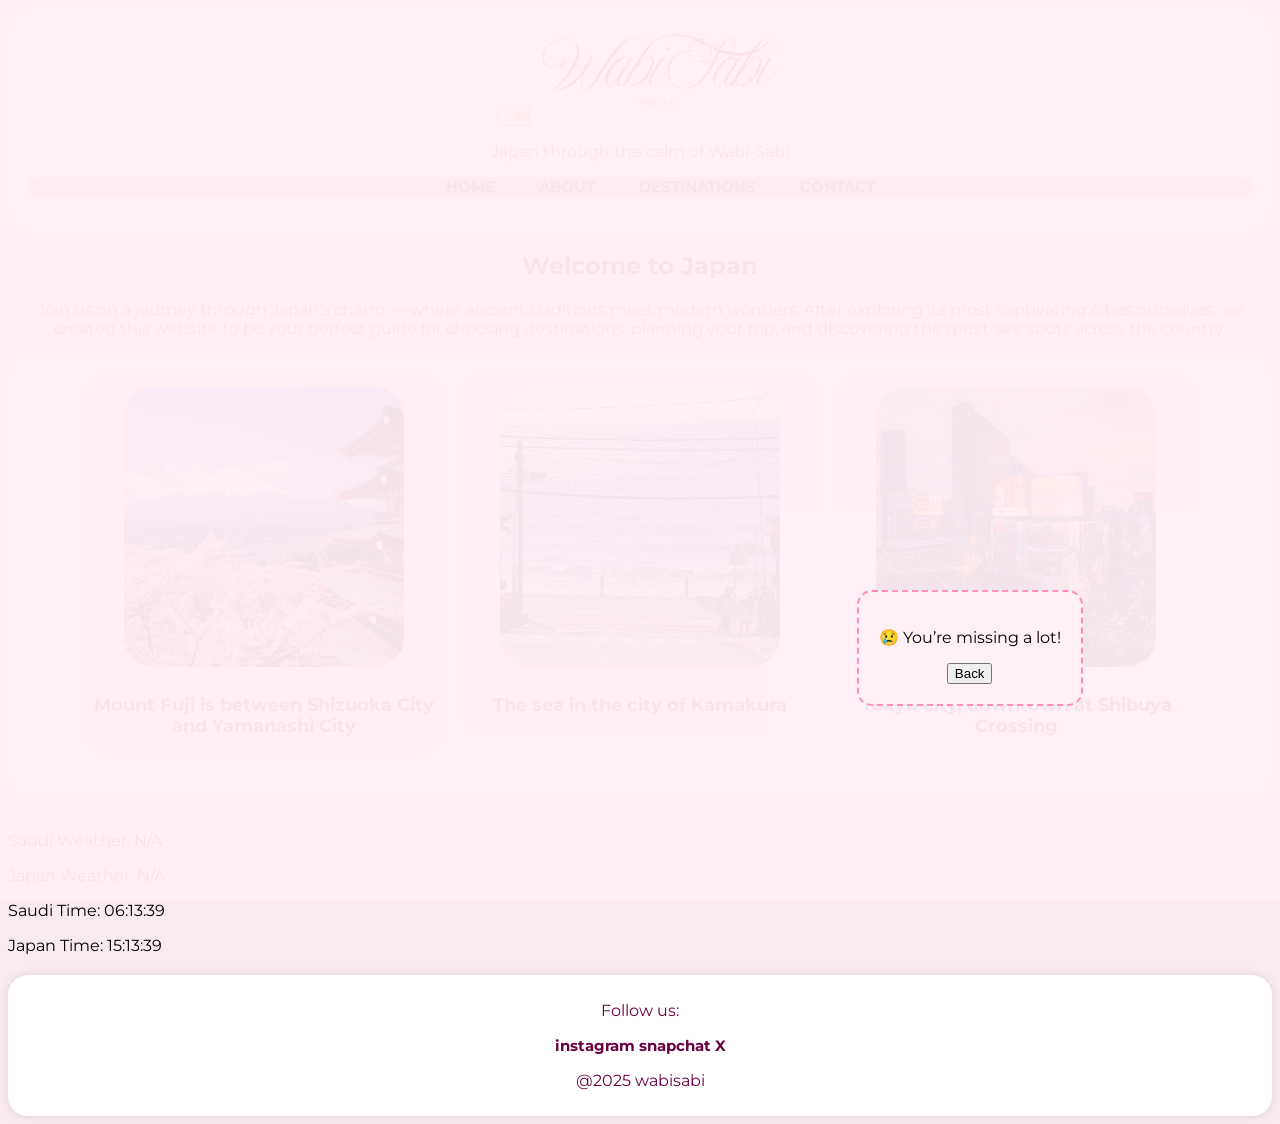
==== projecttec/index.html @ cf80955c "قفلت" ====
<!doctype html>
<head>
<title>the athore planet</title><!الى الكوكب الاخر>
<link rel="stylesheet" href="./style/style.css"/>

<script src="javascript/dom.js" type="text/javascript" defer></script>
<script src="javascript/ajax.js" type="text/javascript" defer></script>
<script src="javascript/main.js" type="text/javascript" defer></script>

<link href="https://fonts.googleapis.com/css2?family=Montserrat:wght@300;400;500;600;700&display=swap" rel="stylesheet">

</head>
<body class="home">
<header id="hed">
<button id="themeToggle">🌙</button>
<img src="./extra/logo.png" id="logo"><!logo>
<p>Japan through the calm of Wabi-Sabi</p>
<nav>
<ul>
<li><a href="./index.html" >HOME</a></li>
<li><a href="./pages/about.html" >ABOUT</a></li>
<li><a href="./pages/destinations.html">DESTINATIONS</a></li>
<li><a href="./pages/contact.html">CONTACT</a></li>
</ul>
</nav>
</header>
<section class="background"><!صورة خلفيه>
<h1>Welcome to Japan</h1>
<p>Join us on a journey through Japan’s charm — where ancient traditions meet modern wonders. After exploring its most captivating cities ourselves, we created this website to be your perfect guide for choosing destinations, planning your trip, and discovering the must-see spots across the country.</p>
</section>
<div class="bigdiv">

<a href="./pages/MountFuji.html" class="link">
<div class="box">
<img src="./extra/CherryBlossomsJapan.jpeg" class="img">
<h3>Mount Fuji is between Shizuoka City and Yamanashi City</h3>
</div>
</a>

<a href="./pages/Kamakura.html" class="link">
<div class="box">
<img src="./extra/japansea.jpeg" class="img">
<h3>The sea in the city of Kamakura</h3>
</div>
</a>

<a href="./pages/Shibuya.html" class="link">
<div class="box">
<img src="./extra/japantokyo.jpg" class="img">
<h3>Tokyo city, downtown at Shibuya Crossing</h3>
</div>
</div>
</a>
<div id="welcomeBox"></div>
<div id="overlay">
  <div id="backBox">
    <p>😢 You’re missing a lot!</p>
    <button id="backBtn">Back</button>
  </div>
</div>
<div class="wcCard">

  <div class="wcLeft">
    <div class="wcIcon">🌤️</div>

    <p class="wcLine">Saudi Weather: <span id="weatherSA">Loading...</span></p>
    <p class="wcLine">Japan Weather: <span id="weatherJP">Loading...</span></p>
  </div>

  <div class="wcRight">
    <div class="clock">
      <span class="hand hour" id="japanHour"></span>
      <span class="hand minute" id="japanMinute"></span>
      <span class="hand second" id="japanSecond"></span>
    </div>

    <p class="wcLine">Saudi Time: <span id="timeSA">--:--:--</span></p>
    <p class="wcLine">Japan Time: <span id="japanTime">--:--:--</span></p>
  </div>

</div>

<button id="toTop">⬆</button>
<footer class="footer">
<p class="background">Follow us:</p>
<a href="#">instagram</a>
<a href="#">snapchat</a>
<a href="#">X</a>
<p class="background"> @2025 wabisabi</p>
</footer>
</body>
</html>
---- projecttec/style/style.css ----
body {
	background-color: #F9E9F1 ;
    font-family: 'Montserrat', sans-serif;
}
li{
	display:inline;
	margin: 0 20px;
	}
Ul{
	background-color:rgb(231,133,170);
	border-radius:25px;
}
a:hover{
	background-color:#ffffff;
	}
a{
	color:#6a0040; text-decoration:none;
	font-weight: bold;
    font-size: 15px;
	}
	
#hed{
    background-color: #ffffff;
    text-align:center;
    padding:20px;
    border-radius:25px;
    box-shadow: 0 0 10px rgba(0, 0, 0, 0.1);
	color:#6a0040;
}
#logo{
width:250px;
}
.background{
	text-align:center;
	color:#6a0040;
}
.bigdiv{
    background-color:#ffffff ;
	border-radius:20px;
	padding:20px;
    display: flex;
    flex-direction: row;
    justify-content: center;
    align-items: flex-start;
    flex-wrap: wrap;
    gap: 20px;          
    box-shadow: 0 0 10px rgba(0, 0, 0, 0.1);
	}

.box {
	float : center;
	max-width: 350px;
	padding-top: 5px;
	border: solid #F9E9F1;
	border-radius:25px;
	background-color:#F9E9F1;
    color:#6a0040;
    margin-bottom: 20px;
	flex: 1 1 250px;
	text-align:center;
	transition :transform 0.4s cubic-bezier(.25,.8,.25,1), 
    	
}

@media(max-width:600px){
	.box{width:90%}
}
@media(max-width:900px){
	.box{width:45%}
}
.img{
    width:80%;
    padding:5px;
    object-fit:cover;
	float : center;
	border-radius:35px;
}
.link:hover{
	transform: translateY(-10px);
}
.footer{
	background-color:#ffffff;
    color:#6a0040;
	border-radius:20px;
    padding:10px;
    margin-top: 20px;
	box-shadow: 0 0 10px rgba(0, 0, 0, 0.1);
	text-align:center;
}
.footer a:hover {
	background-color:rgb(231,133,170,0.3);
}
.divo{
	background-color:#ffffff;
    color:#6a0040;
	border-radius:20px;
    padding:10px;
    margin-top: 20px;
	box-shadow: 0 0 10px rgba(0, 0, 0, 0.1);
	text-align:center;
}
.img2{
    width:30%;
    padding:10px;
    object-fit:cover;
	float : center;
	border-radius:35px;
	box-shadow: 0 0 10px rgba(0, 0, 0, 0.1);
}
.form{
	background-color:#ffffff;
    color:#6a0040;
	border-radius:20px;
    padding:10px;
    margin-top: 20px;
	box-shadow: 0 0 10px rgba(0, 0, 0, 0.1);
	text-align:center;
}

input[type="text"],
input[type="email"],

textarea,
select {
  width: 100%;             
  padding: 10px;            
  margin-top: 5px;
  border: 1px solid #6a0040;    
  border-radius: 8px;       
  box-sizing: border-box;    
  font-size: 20px;
  background-color: #fffafa; 
 
}


input:focus,
textarea:focus,
select:focus {
  border-color: #ffb6c1;    
  box-shadow: 0 0 6px rgba(255, 182, 193, 0.5); 
  outline: none;
}
#footer2{
	background-color:rgb(231,133,170);
    color:#6a0040;
	border-radius:20px;
    padding:10px;
    margin-top: 20px;
	box-shadow: 0 0 10px rgba(0, 0, 0, 0.1);
	text-align:center;
}
.submit-btn{
	
	padding: 10px 18px;
    background: #6a0040;
    color: #ffffff;
    font-size: 16px;
    border-radius: 6px;
    display: flex;
	justify-content: center;
    align-items: center;
    gap: 8px;
    cursor: pointer;
   }
   
.about-lists {
  max-width: 900px;
  margin: 20px auto;
  padding: 18px;
  box-sizing: border-box;
  font-family: Arial, Helvetica, sans-serif;
  color: #222;
}

.about-lists h2 {
  margin: 14px 0 8px;
  font-size: 20px;
  color: #6a0040; 
}

.features {
  list-style: none; 
  padding: 8px;
  margin: 0 0 20px 0;
  display: grid;
  grid-template-columns: repeat(auto-fit, minmax(250px, 1fr));
  gap: 5px;
  background-color:#6a0040;
}

.features li {
  background: #ffffff;
  padding: 10px 12px;
  border-radius: 8px;
  border: 1px solid rgba(11,61,145,0.08);
  box-shadow: 0 1px 0 rgba(0,0,0,0.03);
  font-size: 15px;
}


.features li::before {
  content: "✓";
  display: inline-block;
  width: 22px;
  height: 22px;
  margin-right: 8px;
  text-align: center;
  line-height: 22px;
  background: rgb(231,133,170);
  color: #ffffff;
  border-radius: 50%;
  font-size: 15px;
}


.itinerary {
  margin: 0;
  padding-left: 0;
  counter-reset: step-counter;
  list-style: none;
  display: flex;
  flex-direction: column;
  gap: 8px;
}

.itinerary li {
  position: relative;
  padding: 10px 12px 10px 48px;
  background: #ffffff;
  border: 1px solid #e6e9f0;
  border-radius: 8px;
  font-size: 0.98rem;
}


.itinerary li::before {
  counter-increment: step-counter;
  content: counter(step-counter);
  position: absolute;
  left: 12px;
  top: 50%;
  transform: translateY(-50%);
  width: 30px;
  height: 30px;
  border-radius: 50%;
  background:rgb(231,133,170);
  color: #ffffff;
  display: inline-flex;
  align-items: center;
  justify-content: center;
  font-weight: 600;
}


@media (max-width: 520px) {
  .features {
    grid-template-columns: 1fr;
  }
  .about-lists h2 { font-size: 1rem; }
  .features li, .itinerary li { font-size: 0.95rem; padding: 10px; }
}

.capp{
	font-size:20px;
	font-weight:bold;
	padding:10px;
	color:#6a0040;
}
table,th,td{
	text-align:center;
	background-color:#ffffff;
    border:solid #6a0040 ;
	border-collapse: collapse;
	color:#6a0040;
}
th{
	background-color:#6a0040;
	color:#ffffff;
}
.city{
	padding:10px;
	
}

body[data-theme="dark"] {
  background-color: #3b0a2a !important;
  color: #ffffff !important;
}

body[data-theme="dark"] header,
body[data-theme="dark"] footer,
body[data-theme="dark"] .column,
body[data-theme="dark"] form {
  background-color: #5c1a3c !important;
}

body[data-theme="dark"] button {
  background-color: #ff8ebf !important;
  color: #ffffff !important;
}
#overlay {
  display: none;
  position: fixed;
  inset: 0;
  background-color: rgba(255, 240, 246, 0.95);
  z-index: 9999;
}

#backBox {
  position: absolute;
  padding: 20px;
  background-color: #fff0f6;
  border: 2px dashed #ff8ebf;
  border-radius: 15px;
  text-align: center;
}
body[data-theme="dark"] {
  background-color: #1a0010 !important;
  color: #ffe6f1 !important;
}

body[data-theme="dark"] a {
  color: #ffd0e4 !important;
}
body[data-theme="dark"] a:hover {
  background-color: rgba(255, 255, 255, 0.12) !important;
}


body[data-theme="dark"] ul,
body[data-theme="dark"] Ul {
  background-color: #3b0a2a !important;
}
body[data-theme="dark"] #hed,
body[data-theme="dark"] .bigdiv,
body[data-theme="dark"] #footer,
body[data-theme="dark"] .divo,
body[data-theme="dark"] .form {
  background-color: #2b001a !important;
  color: #ffe6f1 !important;
  box-shadow: none !important;
}

body[data-theme="dark"] .background,
body[data-theme="dark"] .capp {
  color: #ffe6f1 !important;
}

body[data-theme="dark"] .box {
  background-color: #3b0a2a !important;
  border-color: rgba(255, 142, 191, 0.45) !important;
  color: #ffe6f1 !important;
}

body[data-theme="dark"] input[type="text"],
body[data-theme="dark"] input[type="email"],
body[data-theme="dark"] textarea,
body[data-theme="dark"] select {
  background-color: #1f0013 !important;
  color: #ffffff !important;
  border-color: rgba(255, 142, 191, 0.6) !important;
}

body[data-theme="dark"] input:focus,
body[data-theme="dark"] textarea:focus,
body[data-theme="dark"] select:focus {
  border-color: #ff8ebf !important;
  box-shadow: 0 0 8px rgba(255, 142, 191, 0.45) !important;
}
body[data-theme="dark"] .submit-btn,
body[data-theme="dark"] button,
body[data-theme="dark"] input[type="submit"] {
  background-color: #ff8ebf !important;
  color: #1a0010 !important;
}

body[data-theme="dark"] #footer2 {
  background-color: #3b0a2a !important;
  color: #ffe6f1 !important;
}

body[data-theme="dark"] table,
body[data-theme="dark"] th,
body[data-theme="dark"] td {
  background-color: #2b001a !important;
  color: #ffe6f1 !important;
  border-color: rgba(255, 142, 191, 0.55) !important;
}

body[data-theme="dark"] th {
  background-color: #ff8ebf !important;
  color: #1a0010 !important;
}

body[data-theme="dark"] img {
  filter: brightness(0.85) contrast(1.05);
}
#toTop {
  position: fixed;
  bottom: 20px;
  right: 20px;

#gallery {
  display: grid;
  grid-template-columns: repeat(auto-fill, minmax(300px, 1fr));
  gap: 20px;
  padding: 20px;
}


.card {
  background-color: #fff;
  border-radius: 10px;
  box-shadow: 0 4px 8px rgba(0,0,0,0.1);
  overflow: hidden;
  text-align: center;
  transition: transform 0.3s ease;
}

.card:hover {
  transform: scale(1.03);
}

.card img {
  width: 100%;
  height: 200px;
  object-fit: cover;
  display: block;
}

.card h3 {
  margin: 10px 0 5px;
  font-size: 18px;
  color: #333;
}

.card p {
  margin: 5px 10px 15px;
  font-size: 14px;
  color: #666;
  padding: 10px 14px;
  border-radius: 50%;
  border: none;

  background-color: #6a0040;
  color: white;
  font-size: 18px;

  cursor: pointer;
  display: none;
}

#toTop:hover {
  background-color: #ff8ebf;
}

body[data-theme="dark"] #toTop {
  background-color: #ff8ebf;
  color: #1a0010;
}
#formMsg {
  margin-top: 10px;
  font-weight: bold;
  color: #6a0040;
}

body[data-theme="dark"] #formMsg {
  color: #ffd0e4;
}
/* الخلفية مثل اللي بالصورة */
.wcCard{
  max-width: 900px;
  margin: 30px auto;
  padding: 28px 24px;
  border-radius: 25px;
  background: rgb(231,133,170);
  display: flex;
  justify-content: space-between;
  align-items: center;
  gap: 30px;
}

/* عمودين */
.wcLeft, .wcRight{
  flex: 1;
  text-align: center;
}

.wcIcon{
  font-size: 48px;
  margin-bottom: 10px;
}

.wcLine{
  margin: 14px 0 0;
  font-size: 24px;
}

/* clock */
.wcRight .clock{
  width: 120px;
  height: 120px;
  margin: 0 auto 10px;
  border-radius: 50%;
  border: 4px solid rgba(255,255,255,0.85);
  position: relative;
  background: transparent;
}

.wcRight .clock::after{
  content:"";
  width: 10px;
  height: 10px;
  background: #1b0010;
  border-radius: 50%;
  position: absolute;
  top: 50%;
  left: 50%;
  transform: translate(-50%, -50%);
}

.wcRight .hand{
  position: absolute;
  left: 50%;
  bottom: 50%;
  transform-origin: bottom center;
  transform: translateX(-50%) rotate(0deg);
  border-radius: 10px;
}

.wcRight .hand.hour{ width: 6px; height: 38px; background: #1b0010; }
.wcRight .hand.minute{ width: 4px; height: 52px; background: #1b0010; opacity: .9; }
.wcRight .hand.second{ width: 2px; height: 56px; background: #ffffff; }

/* موبايل: يصير فوق وتحت */
@media (max-width: 700px){
  .wcCard{
    flex-direction: column;
    text-align: center;
  }
}

/* Animation */
.fade-in{
  opacity: 0;
  transform: translateY(20px);
  animation: fadeIn 0.8s ease forwards;
}
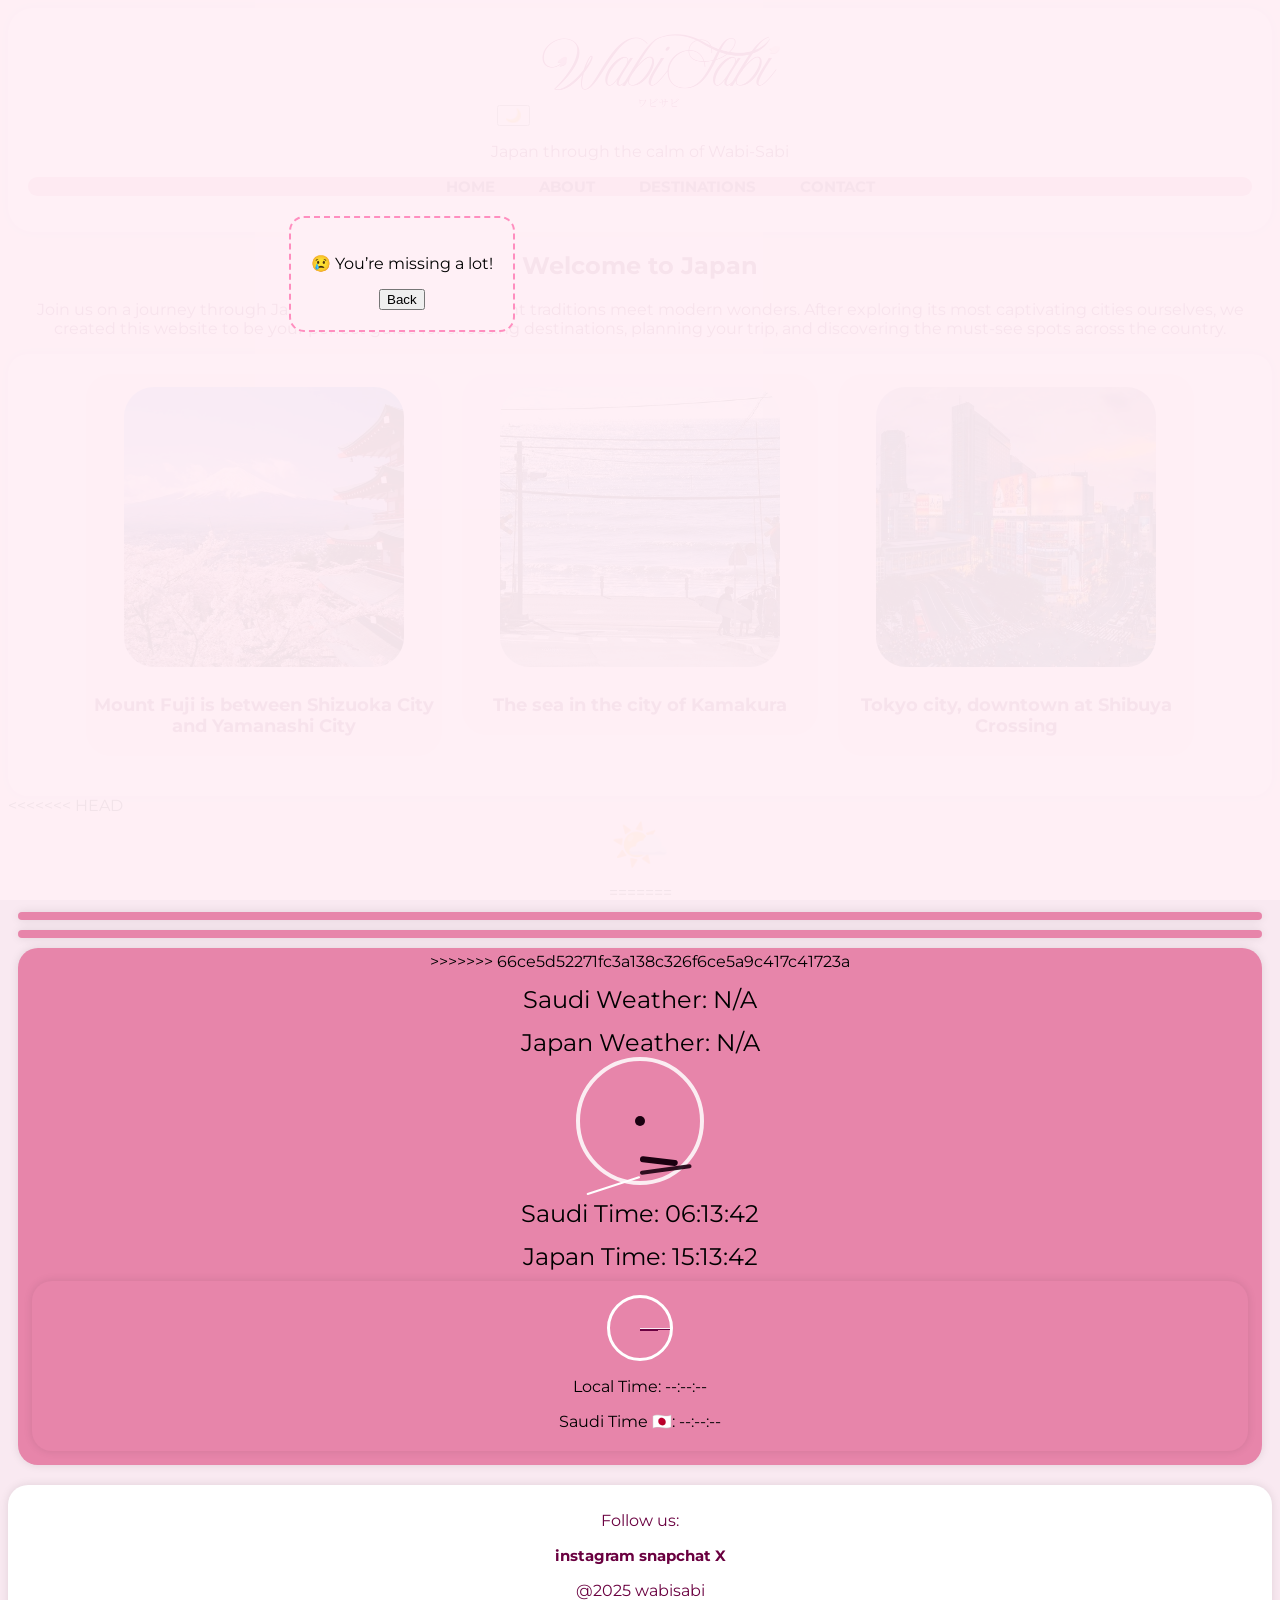
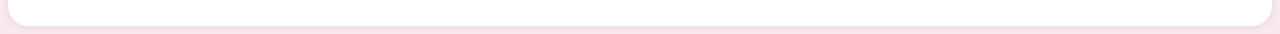
==== commit 0516b6c4: "x" ====
--- a/projecttec/index.html
+++ b/projecttec/index.html
@@ -60,8 +60,16 @@
 </div>
 <div class="wcCard">
 
+<<<<<<< HEAD
   <div class="wcLeft">
     <div class="wcIcon">🌤️</div>
+=======
+<div id="weatherBox"> </div>
+<div id="weatherBox"> </div>
+
+<div class="clockBox">
+    <div class="japan-clock">
+>>>>>>> 66ce5d52271fc3a138c326f6ce5a9c417c41723a
 
     <p class="wcLine">Saudi Weather: <span id="weatherSA">Loading...</span></p>
     <p class="wcLine">Japan Weather: <span id="weatherJP">Loading...</span></p>
@@ -78,6 +86,20 @@
     <p class="wcLine">Japan Time: <span id="japanTime">--:--:--</span></p>
   </div>
 
+<div class="clockBox">
+    <div class="japan-clock">
+
+      <div class="clock">
+        <span class="hand hour" id="japanHour"></span>
+        <span class="hand minute" id="japanMinute"></span>
+        <span class="hand second" id="japanSecond"></span>
+      </div>
+  
+    </div>
+  <p>Local Time: <span id="localTime">--:--:--</span></p>
+  <p>Saudi Time 🇯🇵: <span id="japanTime">--:--:--</span></p>
+</div>
+
 </div>
 
 <button id="toTop">⬆</button>
--- a/projecttec/style/style.css
+++ b/projecttec/style/style.css
@@ -90,6 +90,66 @@
 .footer a:hover {
 	background-color:rgb(231,133,170,0.3);
 }
+<<<<<<< HEAD
+=======
+#WCdiv{
+	background-color:#ffffff;
+	box-shadow: 0 0 10px rgba(0, 0, 0, 0.1);
+	text-align:center;
+	border-radius:20px;
+	margin-top:20px;
+	display: grid;
+    grid-template-columns: repeat(auto-fit, minmax(200px, 1fr));
+	gap: 5px;
+	color:#6a0040;
+}
+#weatherBox{
+	background-color:rgb(231,133,170);
+	padding:4px;
+	margin:10px;
+	box-shadow: 0 0 10px rgba(0, 0, 0, 0.1);
+	text-align:center;
+	border-radius:20px;
+}
+.clockBox {
+	background-color:rgb(231,133,170);
+	padding:4px;
+	margin:10px;
+	box-shadow: 0 0 10px rgba(0, 0, 0, 0.1);
+	text-align:center;
+	border-radius:20px;
+}
+.clock {
+  width: 60px;
+  height: 60px;
+  border: 3px solid #ffffff;
+  border-radius: 50%;
+  position: relative;
+  margin: 10px auto;
+}
+
+.hand {
+  position: absolute;
+  width: 50%;
+  height: 2px;
+  background: #6a0040;
+  top: 50%;
+  left: 50%;
+  transform-origin: left;
+  transform: rotate(0deg);
+}
+
+.hour {
+  width: 30%;
+  height: 3px;
+}
+
+.second {
+  background: #F9E9F1;
+  height: 1px;
+}
+
+>>>>>>> 66ce5d52271fc3a138c326f6ce5a9c417c41723a
 .divo{
 	background-color:#ffffff;
     color:#6a0040;
@@ -400,7 +460,7 @@
   position: fixed;
   bottom: 20px;
   right: 20px;
-
+}
 #gallery {
   display: grid;
   grid-template-columns: repeat(auto-fill, minmax(300px, 1fr));
@@ -468,6 +528,7 @@
 body[data-theme="dark"] #formMsg {
   color: #ffd0e4;
 }
+<<<<<<< HEAD
 /* الخلفية مثل اللي بالصورة */
 .wcCard{
   max-width: 900px;
@@ -547,3 +608,7 @@
   transform: translateY(20px);
   animation: fadeIn 0.8s ease forwards;
 }
+=======
+
+
+>>>>>>> 66ce5d52271fc3a138c326f6ce5a9c417c41723a
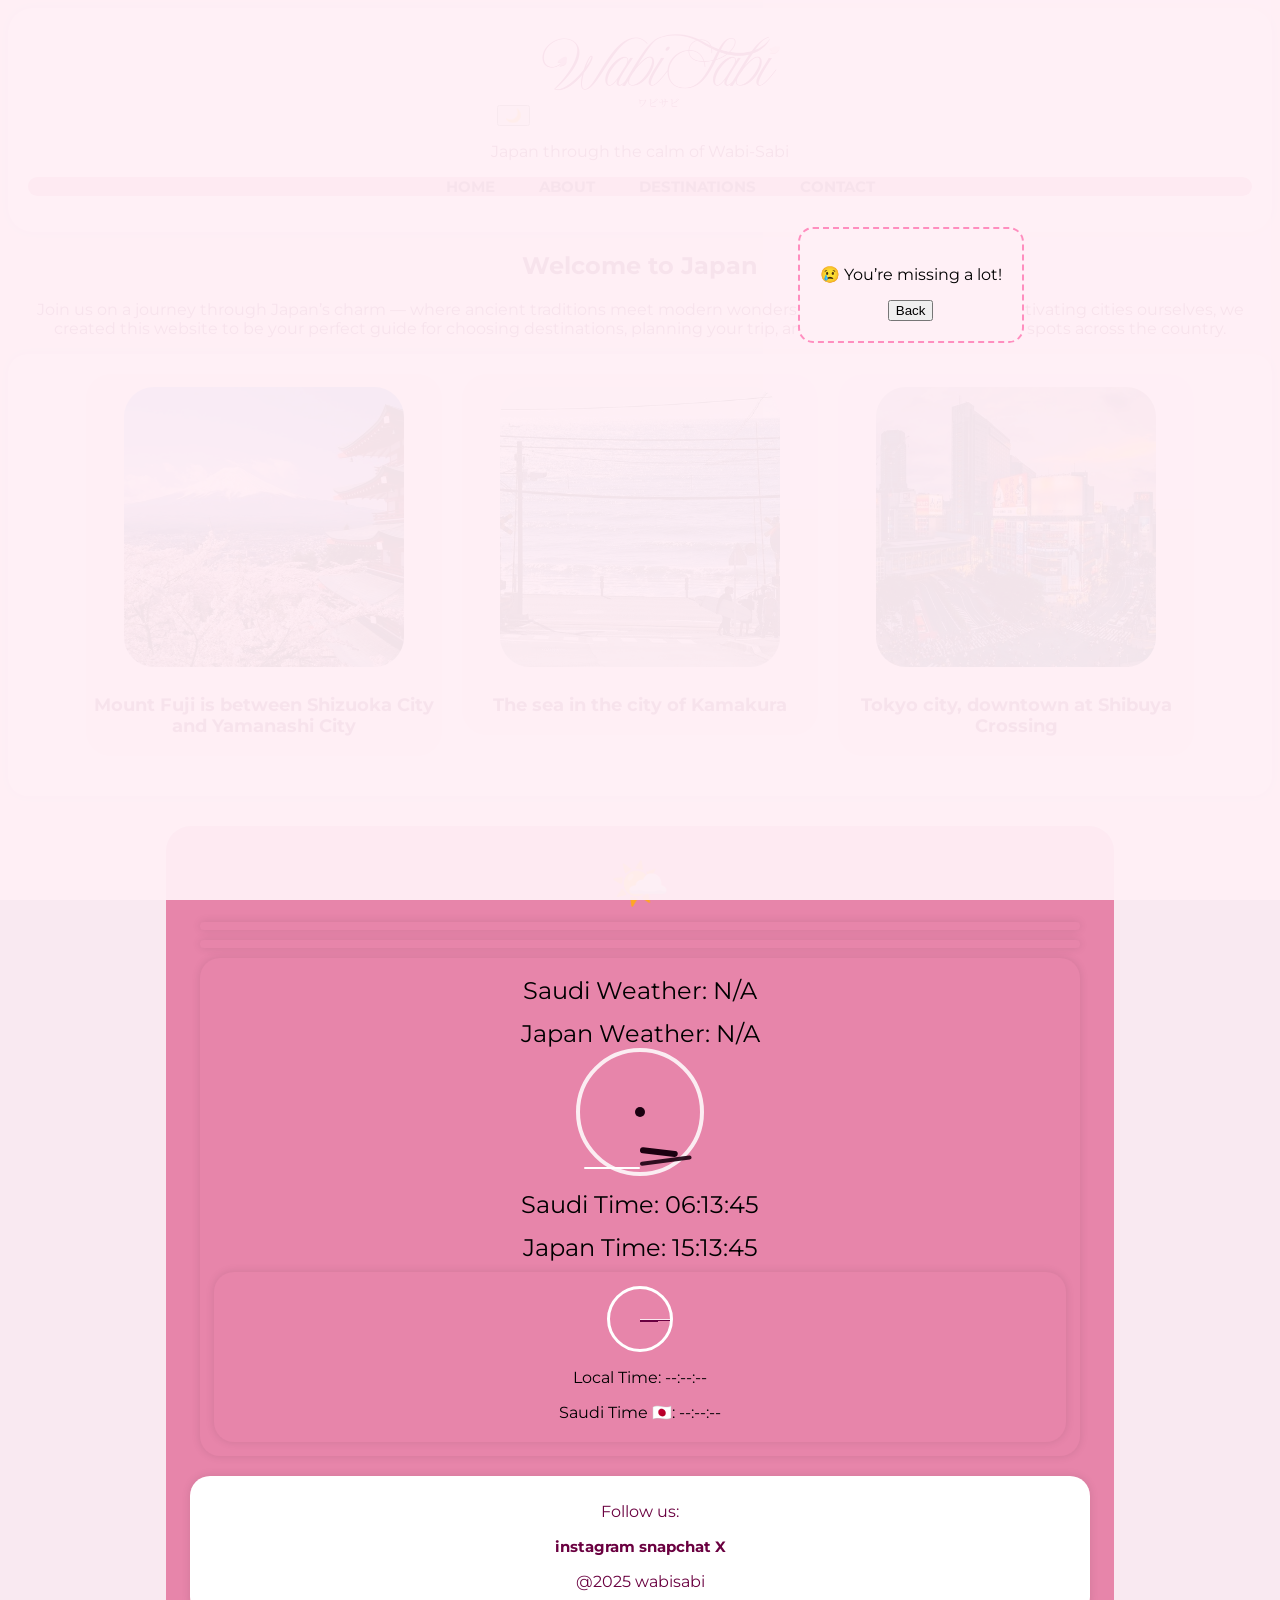
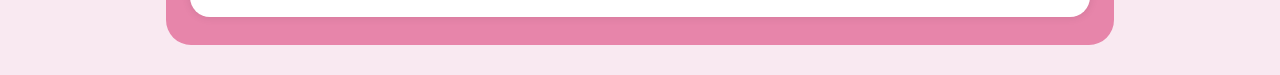
==== commit 3818ef66: "بدون شرح" ====
--- a/projecttec/index.html
+++ b/projecttec/index.html
@@ -60,16 +60,13 @@
 </div>
 <div class="wcCard">
 
-<<<<<<< HEAD
   <div class="wcLeft">
     <div class="wcIcon">🌤️</div>
-=======
 <div id="weatherBox"> </div>
 <div id="weatherBox"> </div>
 
 <div class="clockBox">
     <div class="japan-clock">
->>>>>>> 66ce5d52271fc3a138c326f6ce5a9c417c41723a
 
     <p class="wcLine">Saudi Weather: <span id="weatherSA">Loading...</span></p>
     <p class="wcLine">Japan Weather: <span id="weatherJP">Loading...</span></p>
--- a/projecttec/style/style.css
+++ b/projecttec/style/style.css
@@ -528,8 +528,6 @@
 body[data-theme="dark"] #formMsg {
   color: #ffd0e4;
 }
-<<<<<<< HEAD
-/* الخلفية مثل اللي بالصورة */
 .wcCard{
   max-width: 900px;
   margin: 30px auto;
@@ -542,7 +540,6 @@
   gap: 30px;
 }
 
-/* عمودين */
 .wcLeft, .wcRight{
   flex: 1;
   text-align: center;
@@ -558,7 +555,6 @@
   font-size: 24px;
 }
 
-/* clock */
 .wcRight .clock{
   width: 120px;
   height: 120px;
@@ -594,7 +590,6 @@
 .wcRight .hand.minute{ width: 4px; height: 52px; background: #1b0010; opacity: .9; }
 .wcRight .hand.second{ width: 2px; height: 56px; background: #ffffff; }
 
-/* موبايل: يصير فوق وتحت */
 @media (max-width: 700px){
   .wcCard{
     flex-direction: column;
@@ -602,13 +597,3 @@
   }
 }
 
-/* Animation */
-.fade-in{
-  opacity: 0;
-  transform: translateY(20px);
-  animation: fadeIn 0.8s ease forwards;
-}
-=======
-
-
->>>>>>> 66ce5d52271fc3a138c326f6ce5a9c417c41723a
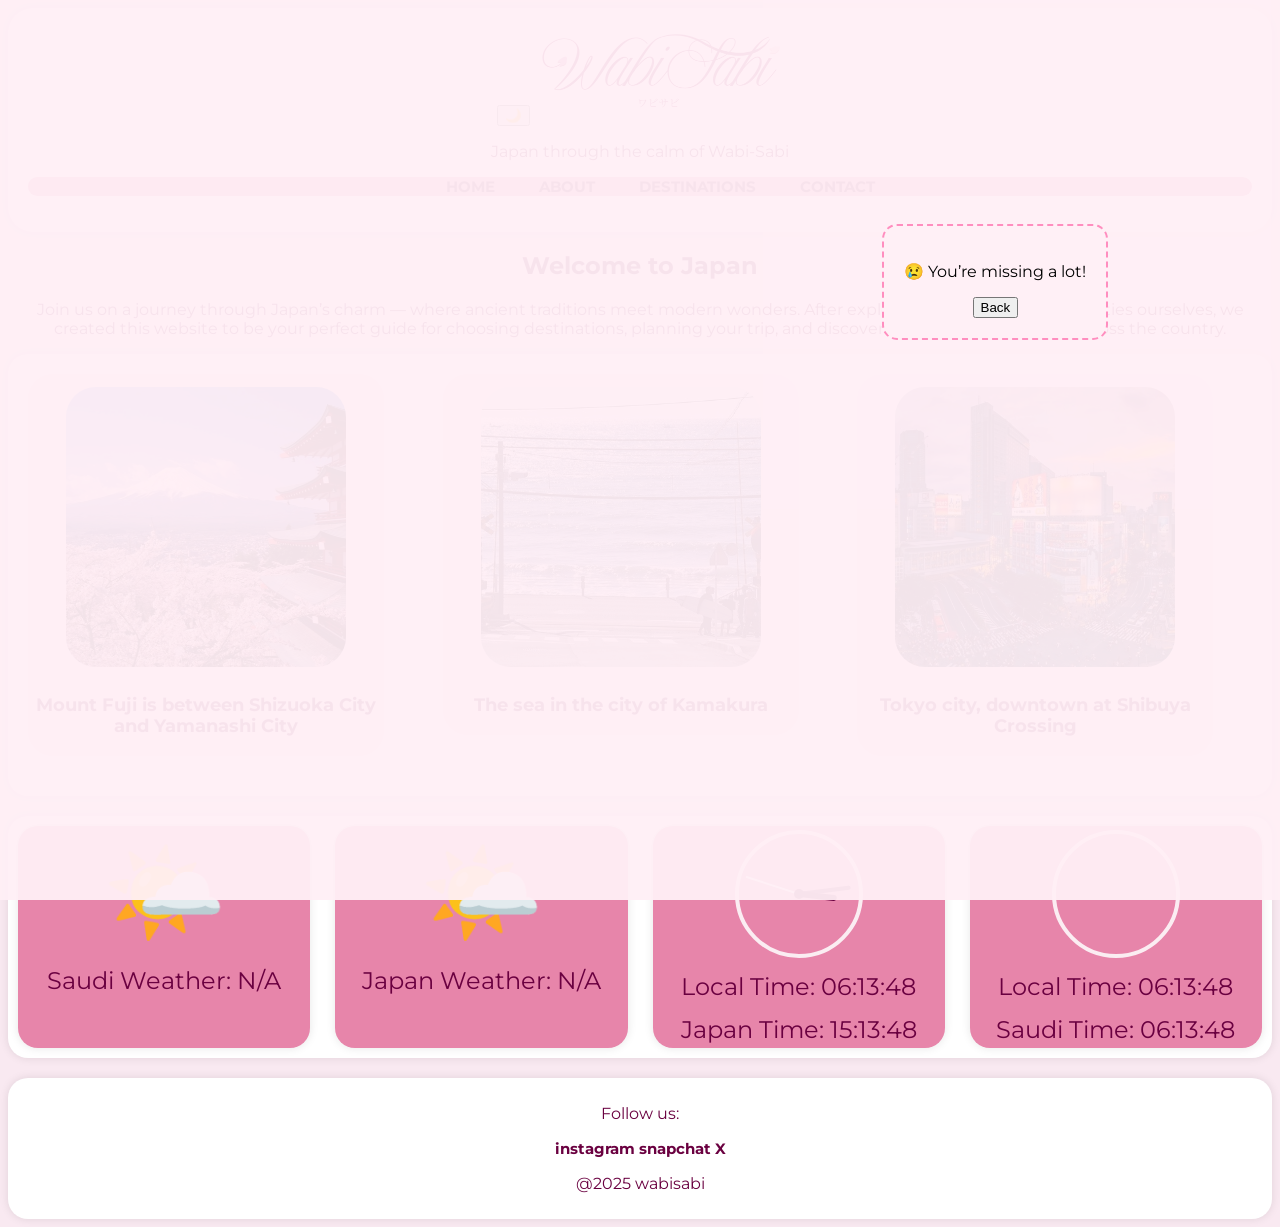
==== commit 7370b094: "reee" ====
--- a/projecttec/index.html
+++ b/projecttec/index.html
@@ -59,46 +59,45 @@
   </div>
 </div>
 <div class="wcCard">
-
-  <div class="wcLeft">
-    <div class="wcIcon">🌤️</div>
-<div id="weatherBox"> </div>
-<div id="weatherBox"> </div>
-
-<div class="clockBox">
+  <div class="clockBox">
+    <div class="wcLeft">
+        <div class="wcIcon">🌤️</div>
+		<p class="wcLine">Saudi Weather: <span id="weatherSA">Loading...</span></p>
+	</div>
+  </div>
+  
+  <div class="clockBox">
     <div class="japan-clock">
-
-    <p class="wcLine">Saudi Weather: <span id="weatherSA">Loading...</span></p>
-    <p class="wcLine">Japan Weather: <span id="weatherJP">Loading...</span></p>
+        <div class="wcIcon">🌤️</div>
+        <p class="wcLine">Japan Weather: <span id="weatherJP">Loading...</span></p>
+     </div>
   </div>
 
-  <div class="wcRight">
-    <div class="clock">
-      <span class="hand hour" id="japanHour"></span>
-      <span class="hand minute" id="japanMinute"></span>
-      <span class="hand second" id="japanSecond"></span>
-    </div>
-
-    <p class="wcLine">Saudi Time: <span id="timeSA">--:--:--</span></p>
-    <p class="wcLine">Japan Time: <span id="japanTime">--:--:--</span></p>
+  <div class="clockBox">
+      <div class="wcRight">
+          <div class="clock">
+             <span class="hand hour" id="japanHour"></span>
+             <span class="hand minute" id="japanMinute"></span>
+             <span class="hand second" id="japanSecond"></span>
+           </div>
+         <p class="wcLine">Local Time: <span id="localTime">--:--:--</span></p>
+         <p class="wcLine">Japan Time: <span id="japanTime">--:--:--</span></p>
+      </div>
   </div>
-
-<div class="clockBox">
-    <div class="japan-clock">
-
-      <div class="clock">
-        <span class="hand hour" id="japanHour"></span>
-        <span class="hand minute" id="japanMinute"></span>
-        <span class="hand second" id="japanSecond"></span>
-      </div>
   
-    </div>
-  <p>Local Time: <span id="localTime">--:--:--</span></p>
-  <p>Saudi Time 🇯🇵: <span id="japanTime">--:--:--</span></p>
-</div>
+   <div class="clockBox">
+        <div class="japan-clock">
+            <div class="clock">
+             <span class="hand hour" id="japanHour"></span>
+             <span class="hand minute" id="japanMinute"></span>
+             <span class="hand second" id="japanSecond"></span>
+           </div>
+        </div>
+      <p class="wcLine">Local Time: <span id="localTime1">--:--:--</span></p>
+      <p class="wcLine">Saudi Time: <span id="timeSA">--:--:--</span></p>
+   </div>
 
 </div>
-
 <button id="toTop">⬆</button>
 <footer class="footer">
 <p class="background">Follow us:</p>
--- a/projecttec/style/style.css
+++ b/projecttec/style/style.css
@@ -38,7 +38,8 @@
     background-color:#ffffff ;
 	border-radius:20px;
 	padding:20px;
-    display: flex;
+    display: grid;
+    grid-template-columns: repeat(auto-fill, minmax(350px, 1fr));
     flex-direction: row;
     justify-content: center;
     align-items: flex-start;
@@ -90,66 +91,8 @@
 .footer a:hover {
 	background-color:rgb(231,133,170,0.3);
 }
-<<<<<<< HEAD
-=======
-#WCdiv{
-	background-color:#ffffff;
-	box-shadow: 0 0 10px rgba(0, 0, 0, 0.1);
-	text-align:center;
-	border-radius:20px;
-	margin-top:20px;
-	display: grid;
-    grid-template-columns: repeat(auto-fit, minmax(200px, 1fr));
-	gap: 5px;
-	color:#6a0040;
-}
-#weatherBox{
-	background-color:rgb(231,133,170);
-	padding:4px;
-	margin:10px;
-	box-shadow: 0 0 10px rgba(0, 0, 0, 0.1);
-	text-align:center;
-	border-radius:20px;
-}
-.clockBox {
-	background-color:rgb(231,133,170);
-	padding:4px;
-	margin:10px;
-	box-shadow: 0 0 10px rgba(0, 0, 0, 0.1);
-	text-align:center;
-	border-radius:20px;
-}
-.clock {
-  width: 60px;
-  height: 60px;
-  border: 3px solid #ffffff;
-  border-radius: 50%;
-  position: relative;
-  margin: 10px auto;
-}
-
-.hand {
-  position: absolute;
-  width: 50%;
-  height: 2px;
-  background: #6a0040;
-  top: 50%;
-  left: 50%;
-  transform-origin: left;
-  transform: rotate(0deg);
-}
-
-.hour {
-  width: 30%;
-  height: 3px;
-}
-
-.second {
-  background: #F9E9F1;
-  height: 1px;
-}
-
->>>>>>> 66ce5d52271fc3a138c326f6ce5a9c417c41723a
+
+
 .divo{
 	background-color:#ffffff;
     color:#6a0040;
@@ -528,8 +471,18 @@
 body[data-theme="dark"] #formMsg {
   color: #ffd0e4;
 }
-.wcCard{
-  max-width: 900px;
+
+.wcCard{ 
+    background-color:#ffffff;
+	box-shadow: 0 0 10px rgba(0, 0, 0, 0.1);
+	text-align:center;
+	border-radius:20px;
+	margin-top:20px;
+	display: grid;
+    grid-template-columns: repeat(auto-fit, minmax(200px, 1fr));
+	gap: 5px;
+	color:#6a0040;
+  /*max-width: 900px;
   margin: 30px auto;
   padding: 28px 24px;
   border-radius: 25px;
@@ -537,7 +490,15 @@
   display: flex;
   justify-content: space-between;
   align-items: center;
-  gap: 30px;
+  gap: 30px;*/
+}
+.clockBox {
+	background-color:rgb(231,133,170);
+	padding:4px;
+	margin:10px;
+	box-shadow: 0 0 10px rgba(0, 0, 0, 0.1);
+	text-align:center;
+	border-radius:20px;
 }
 
 .wcLeft, .wcRight{
@@ -546,7 +507,7 @@
 }
 
 .wcIcon{
-  font-size: 48px;
+  font-size: 100px;
   margin-bottom: 10px;
 }
 
@@ -555,7 +516,7 @@
   font-size: 24px;
 }
 
-.wcRight .clock{
+.clock{
   width: 120px;
   height: 120px;
   margin: 0 auto 10px;
@@ -569,7 +530,7 @@
   content:"";
   width: 10px;
   height: 10px;
-  background: #1b0010;
+  background: #6a0040;
   border-radius: 50%;
   position: absolute;
   top: 50%;
@@ -586,8 +547,8 @@
   border-radius: 10px;
 }
 
-.wcRight .hand.hour{ width: 6px; height: 38px; background: #1b0010; }
-.wcRight .hand.minute{ width: 4px; height: 52px; background: #1b0010; opacity: .9; }
+.wcRight .hand.hour{ width: 6px; height: 38px; background: #6a0040; }
+.wcRight .hand.minute{ width: 4px; height: 52px; background: #6a0040; opacity: .9; }
 .wcRight .hand.second{ width: 2px; height: 56px; background: #ffffff; }
 
 @media (max-width: 700px){
@@ -597,3 +558,34 @@
   }
 }
 
+
+ /*.clock {
+  width: 60px;
+  height: 60px;
+  border: 3px solid #ffffff;
+  border-radius: 50%;
+  position: relative;
+  margin: 10px auto;
+}
+
+.hand {
+  position: absolute;
+  width: 50%;
+  height: 2px;
+  background: #6a0040;
+  top: 50%;
+  left: 50%;
+  transform-origin: left;
+  transform: rotate(0deg);
+}
+
+.hour {
+  width: 30%;
+  height: 3px;
+}
+
+.second {
+  background: #F9E9F1;
+  height: 1px;
+}*/
+
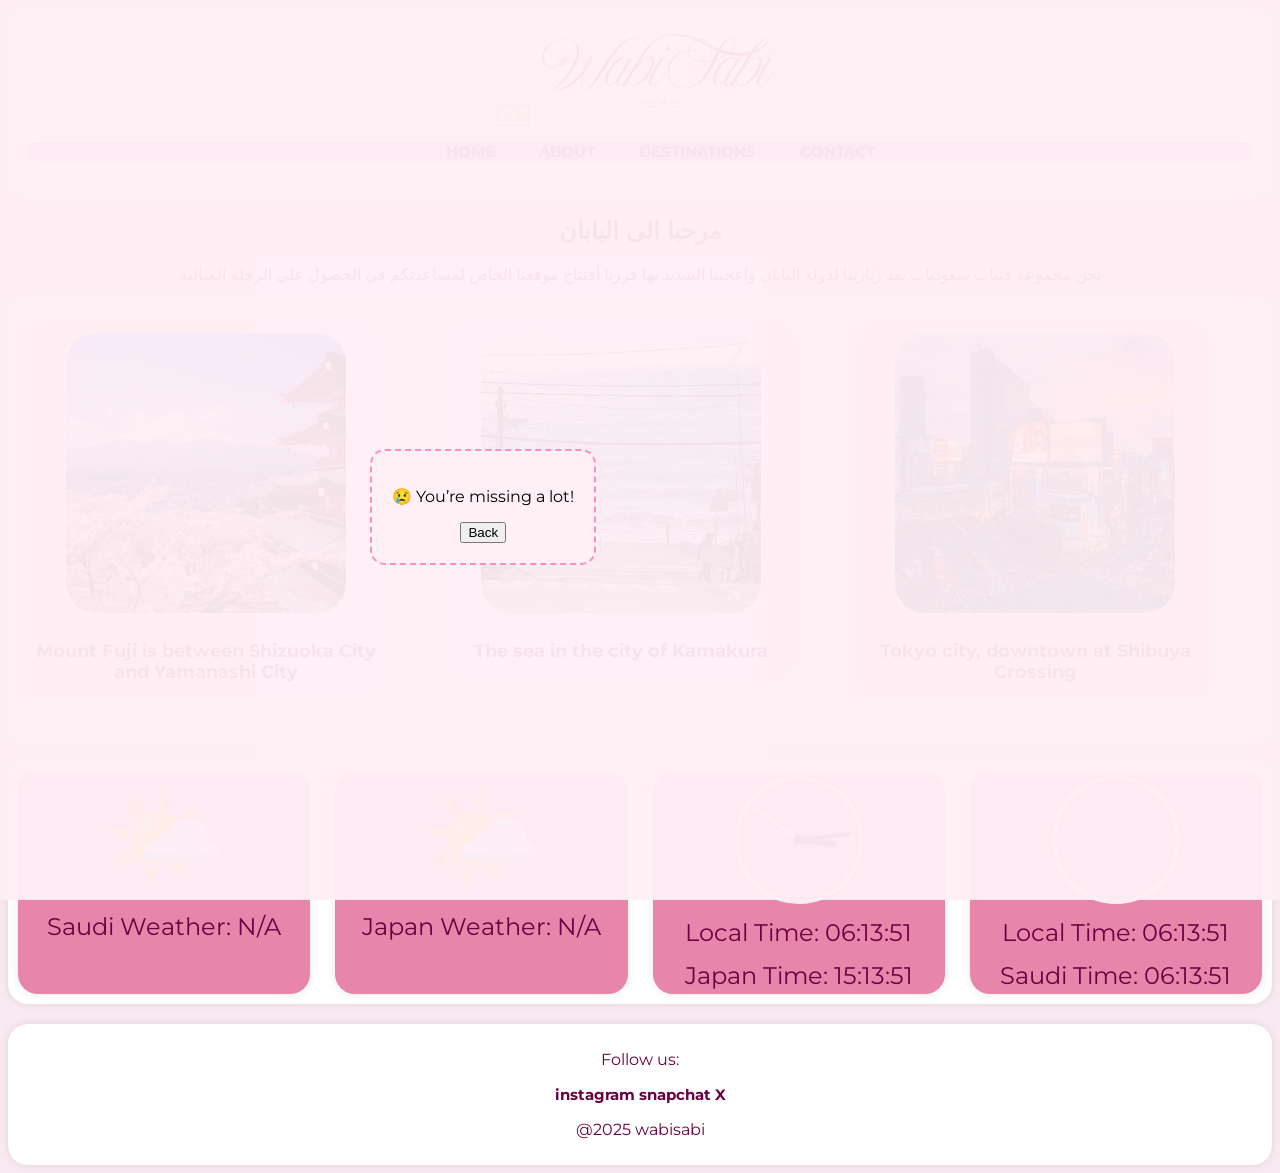
==== commit 9262a45b: "Merge branch 'main' of https://github.com/miishooo/project" ====
--- a/projecttec/index.html
+++ b/projecttec/index.html
@@ -14,7 +14,6 @@
 <header id="hed">
 <button id="themeToggle">🌙</button>
 <img src="./extra/logo.png" id="logo"><!logo>
-<p>Japan through the calm of Wabi-Sabi</p>
 <nav>
 <ul>
 <li><a href="./index.html" >HOME</a></li>
@@ -25,8 +24,9 @@
 </nav>
 </header>
 <section class="background"><!صورة خلفيه>
-<h1>Welcome to Japan</h1>
-<p>Join us on a journey through Japan’s charm — where ancient traditions meet modern wonders. After exploring its most captivating cities ourselves, we created this website to be your perfect guide for choosing destinations, planning your trip, and discovering the must-see spots across the country.</p>
+<h1>مرحبا الى اليابان</h1>
+<p>نحن مجموعة فتيات سعوديات بعد زيارتنا لدولة اليابان واعجبنا 
+الشديد بها قررنا أفتتاح موقعنا الخاص لمساعدتكم في الحصول على الرحلة المثالية </p>
 </section>
 <div class="bigdiv">
 
@@ -100,11 +100,11 @@
 </div>
 <button id="toTop">⬆</button>
 <footer class="footer">
-<p class="background">Follow us:</p>
+<p>Follow us:</p>
 <a href="#">instagram</a>
 <a href="#">snapchat</a>
 <a href="#">X</a>
-<p class="background"> @2025 wabisabi</p>
+<p> @2025 wabisabi</p>
 </footer>
 </body>
 </html>
--- a/projecttec/style/style.css
+++ b/projecttec/style/style.css
@@ -482,15 +482,7 @@
     grid-template-columns: repeat(auto-fit, minmax(200px, 1fr));
 	gap: 5px;
 	color:#6a0040;
-  /*max-width: 900px;
-  margin: 30px auto;
-  padding: 28px 24px;
-  border-radius: 25px;
-  background: rgb(231,133,170);
-  display: flex;
-  justify-content: space-between;
-  align-items: center;
-  gap: 30px;*/
+ 
 }
 .clockBox {
 	background-color:rgb(231,133,170);
@@ -510,6 +502,11 @@
   font-size: 100px;
   margin-bottom: 10px;
 }
+body[data-theme="dark"] .clockBox{
+  background:#2b001a;
+  color:#ffe6f1;
+}
+
 
 .wcLine{
   margin: 14px 0 0;
@@ -551,6 +548,20 @@
 .wcRight .hand.minute{ width: 4px; height: 52px; background: #6a0040; opacity: .9; }
 .wcRight .hand.second{ width: 2px; height: 56px; background: #ffffff; }
 
+
+.saudiclock .hand{
+  position: absolute;
+  left: 50%;
+  bottom: 50%;
+  transform-origin: bottom center;
+  transform: translateX(-50%) rotate(0deg);
+  border-radius: 10px;
+}
+
+.saudiclock .hand.hour{ width: 6px; height: 38px; background: #6a0040; }
+.saudiclock .hand.minute{ width: 4px; height: 52px; background: #6a0040; opacity: .9; }
+.saudiclock .hand.second{ width: 2px; height: 56px; background: #ffffff; }
+
 @media (max-width: 700px){
   .wcCard{
     flex-direction: column;
@@ -558,34 +569,3 @@
   }
 }
 
-
- /*.clock {
-  width: 60px;
-  height: 60px;
-  border: 3px solid #ffffff;
-  border-radius: 50%;
-  position: relative;
-  margin: 10px auto;
-}
-
-.hand {
-  position: absolute;
-  width: 50%;
-  height: 2px;
-  background: #6a0040;
-  top: 50%;
-  left: 50%;
-  transform-origin: left;
-  transform: rotate(0deg);
-}
-
-.hour {
-  width: 30%;
-  height: 3px;
-}
-
-.second {
-  background: #F9E9F1;
-  height: 1px;
-}*/
-
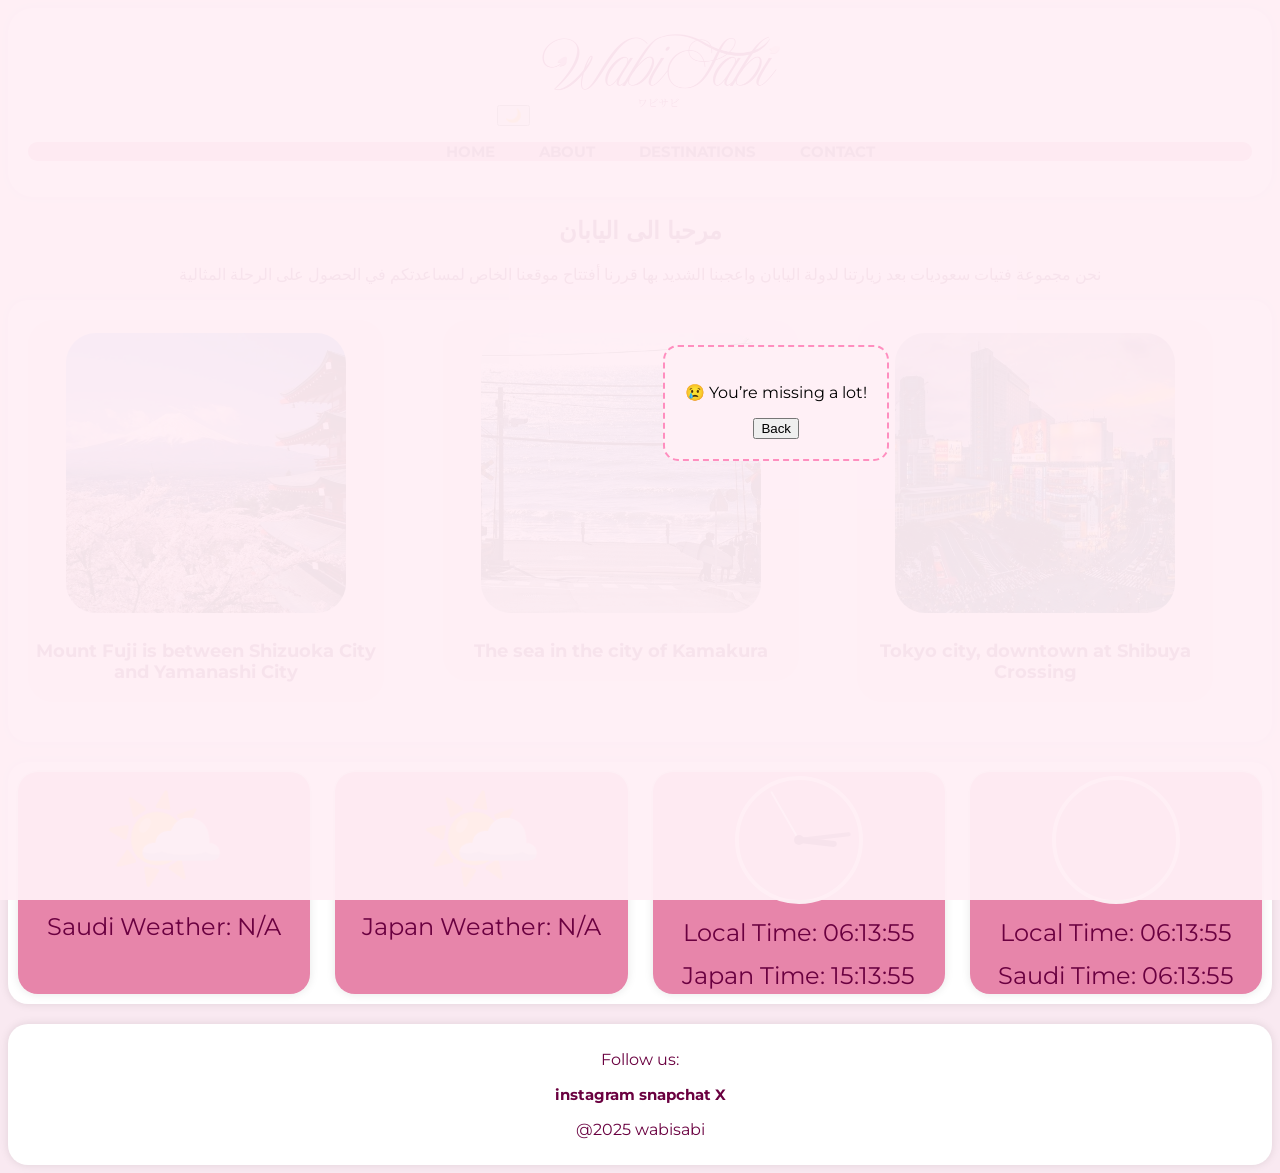
==== commit 9535b87c: "a" ====
--- a/projecttec/index.html
+++ b/projecttec/index.html
@@ -8,6 +8,13 @@
 <script src="javascript/main.js" type="text/javascript" defer></script>
 
 <link href="https://fonts.googleapis.com/css2?family=Montserrat:wght@300;400;500;600;700&display=swap" rel="stylesheet">
+<script src="javascript/dom.js" type="text/javascript"></script>
+<script src="javascript/ajax.js" type="text/javascript"></script>
+<script src="javascript/main.js" type="text/javascript"></script>
+
+<link href="https://fonts.googleapis.com/css2?family=Montserrat:wght@300;400;500;600;700&display=swap" rel="stylesheet">
+<script src="./javascript/jv.js" type="text/javascript"></script>
+
 
 </head>
 <body class="home">
@@ -106,5 +113,6 @@
 <a href="#">X</a>
 <p> @2025 wabisabi</p>
 </footer>
+<script src="javascript/ajax.js"></script>
 </body>
 </html>
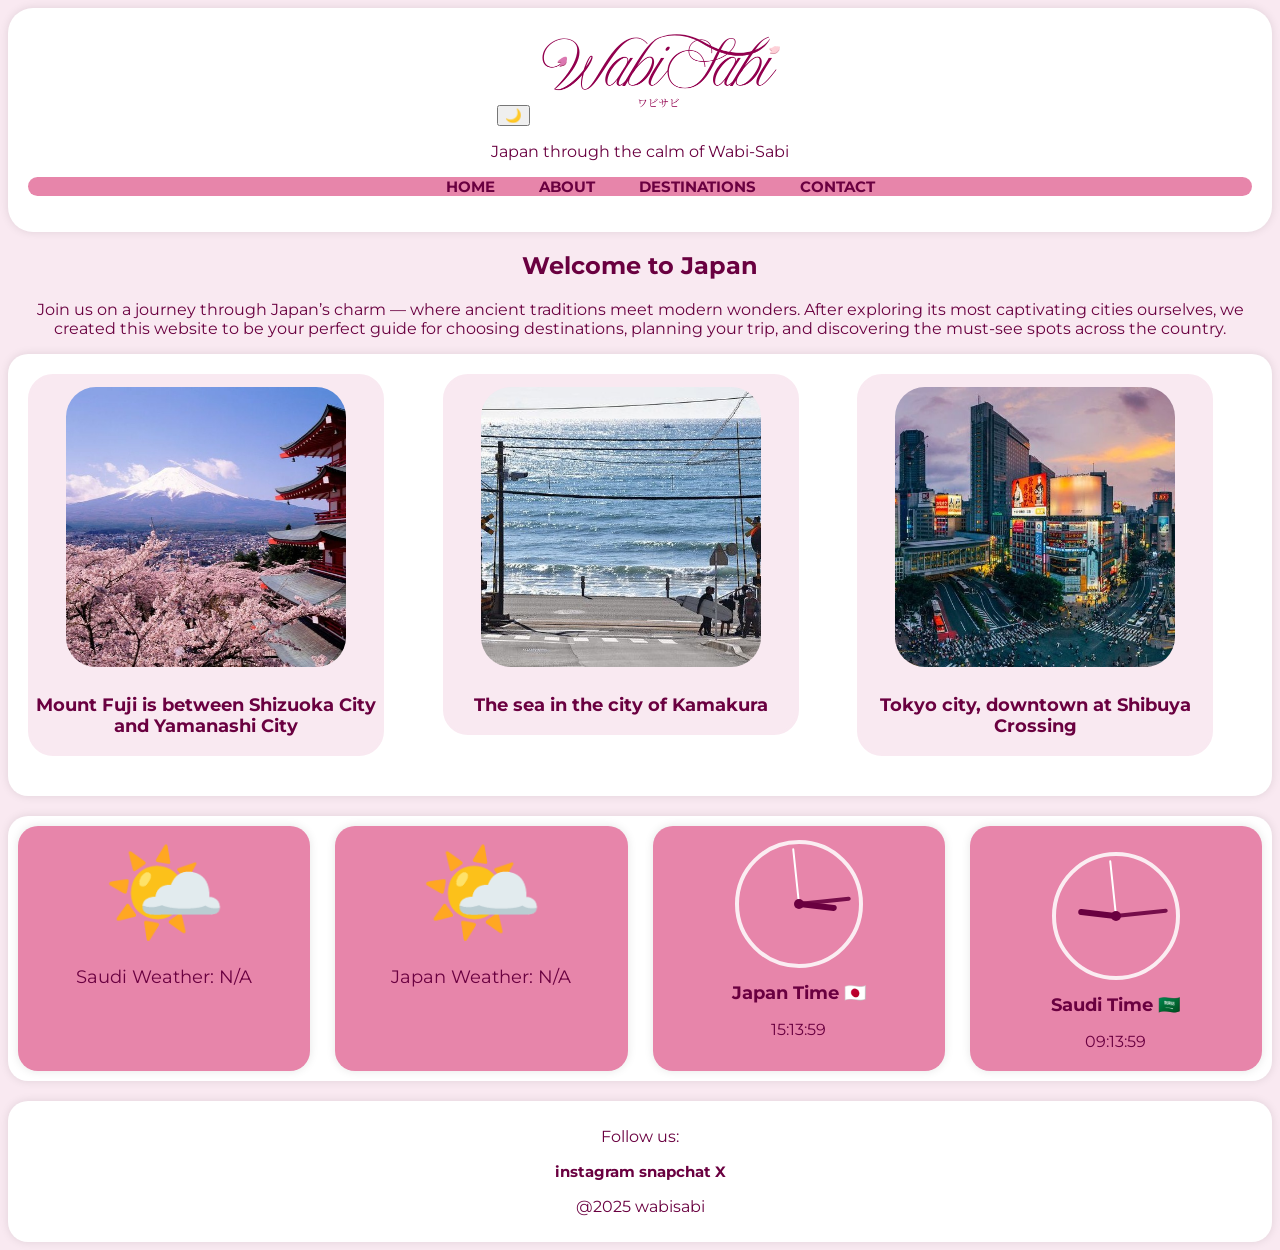
==== commit 99e6036a: "clock weather" ====
--- a/projecttec/index.html
+++ b/projecttec/index.html
@@ -8,19 +8,13 @@
 <script src="javascript/main.js" type="text/javascript" defer></script>
 
 <link href="https://fonts.googleapis.com/css2?family=Montserrat:wght@300;400;500;600;700&display=swap" rel="stylesheet">
-<script src="javascript/dom.js" type="text/javascript"></script>
-<script src="javascript/ajax.js" type="text/javascript"></script>
-<script src="javascript/main.js" type="text/javascript"></script>
-
-<link href="https://fonts.googleapis.com/css2?family=Montserrat:wght@300;400;500;600;700&display=swap" rel="stylesheet">
-<script src="./javascript/jv.js" type="text/javascript"></script>
-
 
 </head>
 <body class="home">
 <header id="hed">
 <button id="themeToggle">🌙</button>
 <img src="./extra/logo.png" id="logo"><!logo>
+<p>Japan through the calm of Wabi-Sabi</p>
 <nav>
 <ul>
 <li><a href="./index.html" >HOME</a></li>
@@ -31,9 +25,8 @@
 </nav>
 </header>
 <section class="background"><!صورة خلفيه>
-<h1>مرحبا الى اليابان</h1>
-<p>نحن مجموعة فتيات سعوديات بعد زيارتنا لدولة اليابان واعجبنا 
-الشديد بها قررنا أفتتاح موقعنا الخاص لمساعدتكم في الحصول على الرحلة المثالية </p>
+<h1>Welcome to Japan</h1>
+<p>Join us on a journey through Japan’s charm — where ancient traditions meet modern wonders. After exploring its most captivating cities ourselves, we created this website to be your perfect guide for choosing destinations, planning your trip, and discovering the must-see spots across the country.</p>
 </section>
 <div class="bigdiv">
 
@@ -79,40 +72,33 @@
         <p class="wcLine">Japan Weather: <span id="weatherJP">Loading...</span></p>
      </div>
   </div>
+  <div class="clockBox">
+  <div class="clock">
+    <span class="hand hour" id="jpHour"></span>
+    <span class="hand minute" id="jpMinute"></span>
+    <span class="hand second" id="jpSecond"></span>
+  </div>
+  <h4 class="wcLine">Japan Time 🇯🇵</h4><p><span id="jpDigital">--:--:--</span></p>
+</div>
 
-  <div class="clockBox">
-      <div class="wcRight">
-          <div class="clock">
-             <span class="hand hour" id="japanHour"></span>
-             <span class="hand minute" id="japanMinute"></span>
-             <span class="hand second" id="japanSecond"></span>
-           </div>
-         <p class="wcLine">Local Time: <span id="localTime">--:--:--</span></p>
-         <p class="wcLine">Japan Time: <span id="japanTime">--:--:--</span></p>
-      </div>
+<div class="clockBox">
+  <h4></h4>
+  <div class="clock">
+    <span class="hand hour" id="saHour"></span>
+    <span class="hand minute" id="saMinute"></span>
+    <span class="hand second" id="saSecond"></span>
   </div>
-  
-   <div class="clockBox">
-        <div class="japan-clock">
-            <div class="clock">
-             <span class="hand hour" id="japanHour"></span>
-             <span class="hand minute" id="japanMinute"></span>
-             <span class="hand second" id="japanSecond"></span>
-           </div>
-        </div>
-      <p class="wcLine">Local Time: <span id="localTime1">--:--:--</span></p>
-      <p class="wcLine">Saudi Time: <span id="timeSA">--:--:--</span></p>
-   </div>
+  <h4 class="wcLine">Saudi Time 🇸🇦 </h4><p><span id="saDigital">--:--:--</span></p>
+</div>
 
 </div>
 <button id="toTop">⬆</button>
 <footer class="footer">
-<p>Follow us:</p>
+<p class="background">Follow us:</p>
 <a href="#">instagram</a>
 <a href="#">snapchat</a>
 <a href="#">X</a>
-<p> @2025 wabisabi</p>
+<p class="background"> @2025 wabisabi</p>
 </footer>
-<script src="javascript/ajax.js"></script>
 </body>
 </html>
--- a/projecttec/style/style.css
+++ b/projecttec/style/style.css
@@ -502,29 +502,23 @@
   font-size: 100px;
   margin-bottom: 10px;
 }
-body[data-theme="dark"] .clockBox{
-  background:#2b001a;
-  color:#ffe6f1;
-}
-
 
 .wcLine{
   margin: 14px 0 0;
   font-size: 24px;
 }
 
-.clock{
+.clock {
   width: 120px;
   height: 120px;
-  margin: 0 auto 10px;
   border-radius: 50%;
-  border: 4px solid rgba(255,255,255,0.85);
+  border: 4px solid rgba(255,255,255,.85);
   position: relative;
-  background: transparent;
-}
-
-.wcRight .clock::after{
-  content:"";
+  margin: 10px auto;
+}
+
+.clock::after {
+  content: "";
   width: 10px;
   height: 10px;
   background: #6a0040;
@@ -535,37 +529,24 @@
   transform: translate(-50%, -50%);
 }
 
-.wcRight .hand{
+.hand {
   position: absolute;
   left: 50%;
   bottom: 50%;
   transform-origin: bottom center;
-  transform: translateX(-50%) rotate(0deg);
   border-radius: 10px;
 }
 
-.wcRight .hand.hour{ width: 6px; height: 38px; background: #6a0040; }
-.wcRight .hand.minute{ width: 4px; height: 52px; background: #6a0040; opacity: .9; }
-.wcRight .hand.second{ width: 2px; height: 56px; background: #ffffff; }
-
-
-.saudiclock .hand{
-  position: absolute;
-  left: 50%;
-  bottom: 50%;
-  transform-origin: bottom center;
-  transform: translateX(-50%) rotate(0deg);
-  border-radius: 10px;
-}
-
-.saudiclock .hand.hour{ width: 6px; height: 38px; background: #6a0040; }
-.saudiclock .hand.minute{ width: 4px; height: 52px; background: #6a0040; opacity: .9; }
-.saudiclock .hand.second{ width: 2px; height: 56px; background: #ffffff; }
-
-@media (max-width: 700px){
-  .wcCard{
-    flex-direction: column;
-    text-align: center;
+.hand.hour { width: 6px; height: 38px; background: #6a0040; }
+.hand.minute { width: 4px; height: 52px; background: #6a0040; opacity: .9; }
+.hand.second { width: 2px; height: 56px; background: #fff; }
+
+.wcLine {
+  text-align: center;
+  font-size: 18px;
+}
   }
 }
 
+
+
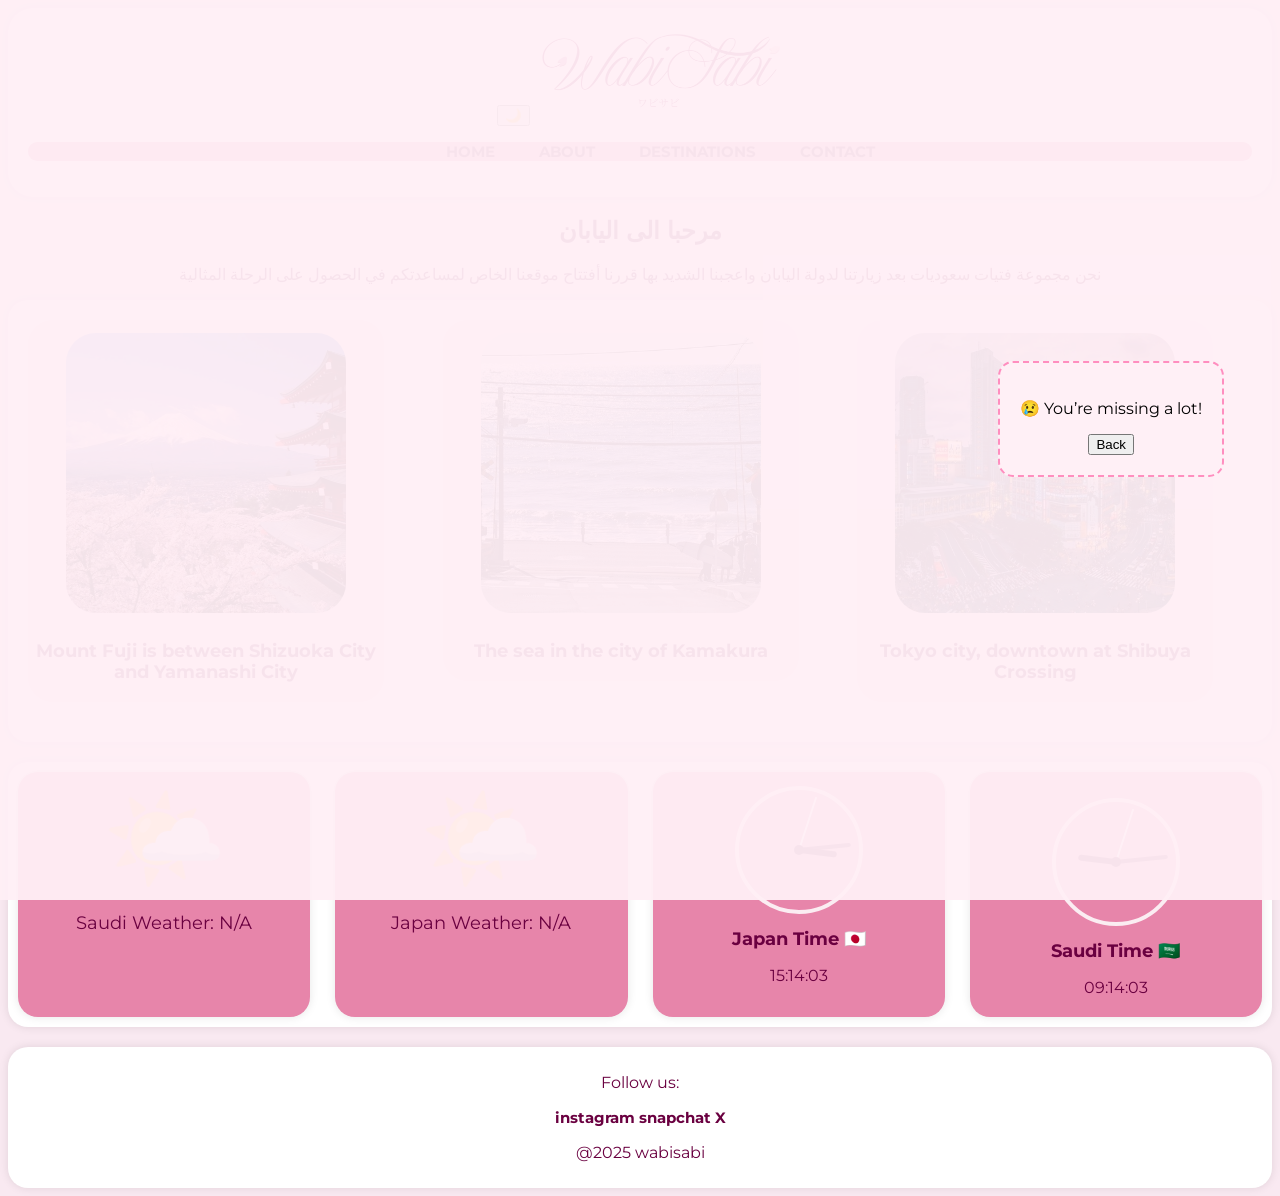
==== commit dfd40b6c: "Merge branch 'main' of https://github.com/miishooo/project" ====
--- a/projecttec/index.html
+++ b/projecttec/index.html
@@ -8,13 +8,19 @@
 <script src="javascript/main.js" type="text/javascript" defer></script>
 
 <link href="https://fonts.googleapis.com/css2?family=Montserrat:wght@300;400;500;600;700&display=swap" rel="stylesheet">
+<script src="javascript/dom.js" type="text/javascript"></script>
+<script src="javascript/ajax.js" type="text/javascript"></script>
+<script src="javascript/main.js" type="text/javascript"></script>
+
+<link href="https://fonts.googleapis.com/css2?family=Montserrat:wght@300;400;500;600;700&display=swap" rel="stylesheet">
+<script src="./javascript/jv.js" type="text/javascript"></script>
+
 
 </head>
 <body class="home">
 <header id="hed">
 <button id="themeToggle">🌙</button>
 <img src="./extra/logo.png" id="logo"><!logo>
-<p>Japan through the calm of Wabi-Sabi</p>
 <nav>
 <ul>
 <li><a href="./index.html" >HOME</a></li>
@@ -25,8 +31,9 @@
 </nav>
 </header>
 <section class="background"><!صورة خلفيه>
-<h1>Welcome to Japan</h1>
-<p>Join us on a journey through Japan’s charm — where ancient traditions meet modern wonders. After exploring its most captivating cities ourselves, we created this website to be your perfect guide for choosing destinations, planning your trip, and discovering the must-see spots across the country.</p>
+<h1>مرحبا الى اليابان</h1>
+<p>نحن مجموعة فتيات سعوديات بعد زيارتنا لدولة اليابان واعجبنا 
+الشديد بها قررنا أفتتاح موقعنا الخاص لمساعدتكم في الحصول على الرحلة المثالية </p>
 </section>
 <div class="bigdiv">
 
@@ -94,11 +101,12 @@
 </div>
 <button id="toTop">⬆</button>
 <footer class="footer">
-<p class="background">Follow us:</p>
+<p>Follow us:</p>
 <a href="#">instagram</a>
 <a href="#">snapchat</a>
 <a href="#">X</a>
-<p class="background"> @2025 wabisabi</p>
+<p> @2025 wabisabi</p>
 </footer>
+<script src="javascript/ajax.js"></script>
 </body>
 </html>
--- a/projecttec/style/style.css
+++ b/projecttec/style/style.css
@@ -403,6 +403,18 @@
   position: fixed;
   bottom: 20px;
   right: 20px;
+  
+  padding: 10px 14px;
+  border-radius: 50%;
+  border: none;
+
+  background-color: #6a0040;
+  color: white;
+  font-size: 18px;
+
+  cursor: pointer;
+  display: none;
+  box-shadow: 0 0 10px rgba(0, 0, 0, 0.1);
 }
 #gallery {
   display: grid;
@@ -502,6 +514,11 @@
   font-size: 100px;
   margin-bottom: 10px;
 }
+body[data-theme="dark"] .clockBox{
+  background:#2b001a;
+  color:#ffe6f1;
+}
+
 
 .wcLine{
   margin: 14px 0 0;
@@ -545,8 +562,19 @@
   text-align: center;
   font-size: 18px;
 }
-  }
-}
-
-
-
+
+body[data-theme="dark"] .wcCard{
+  background-color: #2b001a !important;
+  color: #ffe6f1 !important;
+  box-shadow: none !important;
+}
+body[data-theme="dark"] .clockBox {
+  background-color: #3b0a2a !important;
+  border-color: rgba(255, 142, 191, 0.45) !important;
+  color: #ffe6f1 !important;
+}
+body[data-theme="dark"] .clock::after ,
+body[data-theme="dark"] .hand.hour ,
+body[data-theme="dark"] .hand.minute{
+	background:rgb(231,133,170);
+}
